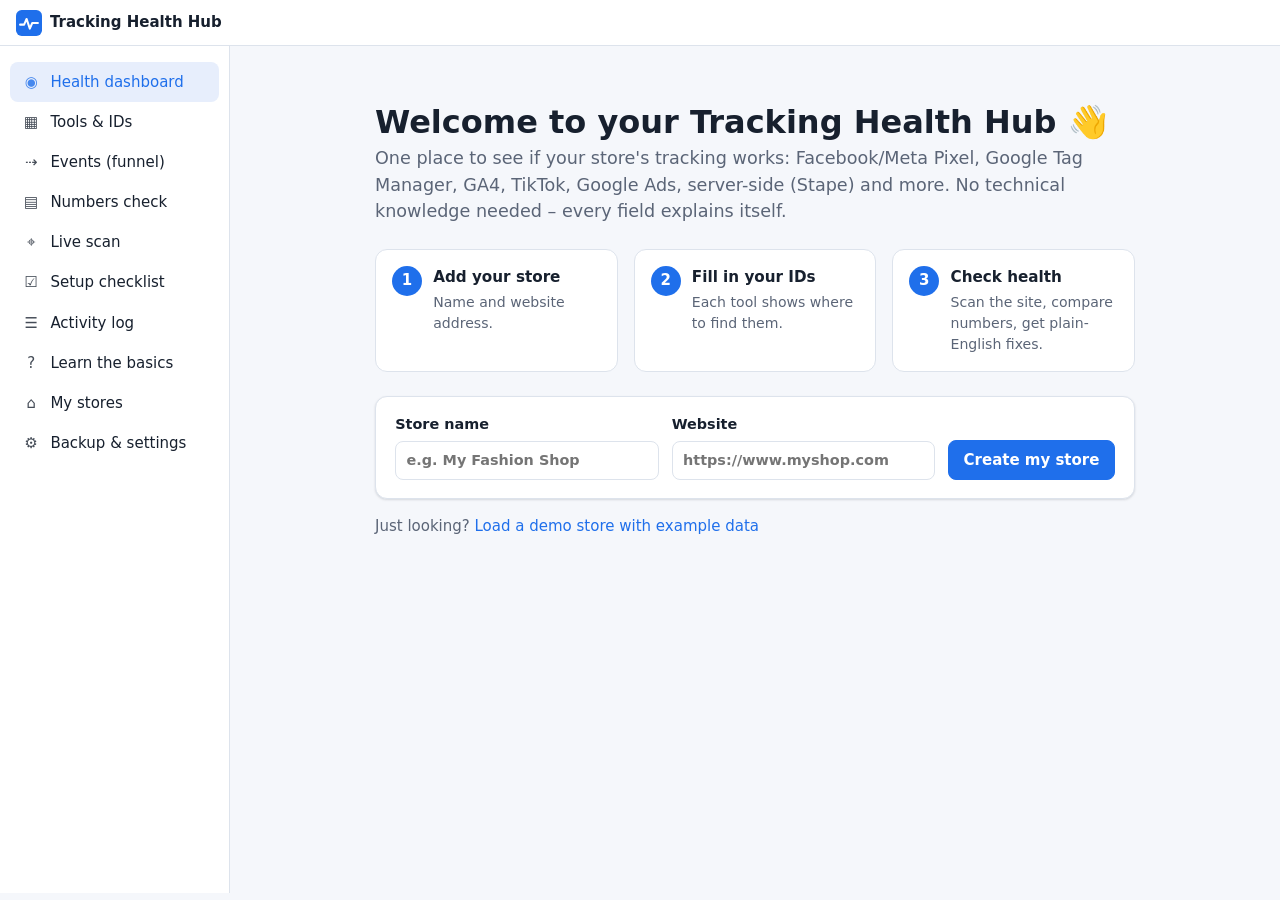
==== index.html @ 17d792a4 "Add Tracking Health Hub: e-commerce tracking dashboard + Chrome extension - Health dashboard with tr" ====
<!doctype html>
<html lang="en">
<head>
  <meta charset="utf-8">
  <meta name="viewport" content="width=device-width, initial-scale=1">
  <title>Tracking Health Hub</title>
  <meta name="description" content="Check and manage all your e-commerce tracking (Meta Pixel, GTM, GA4, TikTok, Google Ads, server-side) in one place.">
  <link rel="icon" href="icons/icon.svg" type="image/svg+xml">
  <link rel="stylesheet" href="css/styles.css">
</head>
<body>
  <header class="topbar">
    <button id="menuBtn" class="icon-btn menu-btn" aria-label="Open menu">☰</button>
    <a class="brand" href="#/dashboard"><img src="icons/icon.svg" alt="" width="26" height="26"> <span>Tracking Health Hub</span></a>
    <div class="project-switch">
      <label for="projectSelect" class="sr-only">Store</label>
      <select id="projectSelect"></select>
    </div>
    <span id="saved" class="saved" aria-live="polite">✓ Saved</span>
  </header>
  <div class="layout">
    <nav id="nav" class="sidebar" aria-label="Main"></nav>
    <main id="view" class="main"></main>
  </div>
  <dialog id="modal"></dialog>
  <div id="toast" class="toast" role="status"></div>

  <script src="js/data.js"></script>
  <script src="js/store.js"></script>
  <script src="js/scan.js"></script>
  <script src="js/app.js"></script>
</body>
</html>
---- css/styles.css ----
/* Tracking Health Hub – styles. Light/dark via CSS variables. */
:root {
  --bg: #f5f7fb;
  --surface: #ffffff;
  --surface-2: #eef2f8;
  --text: #17202e;
  --muted: #5b6577;
  --border: #dde3ec;
  --primary: #1f6feb;
  --primary-text: #ffffff;
  --ok: #1a8f4c;
  --ok-bg: #e3f6eb;
  --warn: #a86400;
  --warn-bg: #fff3dc;
  --bad: #c62828;
  --bad-bg: #fde7e7;
  --info: #3459b8;
  --info-bg: #e7eefc;
  --progress: #6b4bd6;
  --progress-bg: #efeafd;
  --shadow: 0 1px 2px rgba(16, 24, 40, .06), 0 1px 3px rgba(16, 24, 40, .08);
  --radius: 12px;
  color-scheme: light;
}
@media (prefers-color-scheme: dark) {
  :root:not([data-theme="light"]) {
    --bg: #0f141c; --surface: #171e29; --surface-2: #1f2835; --text: #e7ecf3; --muted: #9aa6b8; --border: #2b3546;
    --primary: #4c8dff; --ok: #46c27a; --ok-bg: #143022; --warn: #f0ac3c; --warn-bg: #352812; --bad: #ff6b6b; --bad-bg: #3a1a1c;
    --info: #8eaaff; --info-bg: #1a2442; --progress: #a990ff; --progress-bg: #261f42; --shadow: none; color-scheme: dark;
  }
}
:root[data-theme="dark"] {
  --bg: #0f141c; --surface: #171e29; --surface-2: #1f2835; --text: #e7ecf3; --muted: #9aa6b8; --border: #2b3546;
  --primary: #4c8dff; --ok: #46c27a; --ok-bg: #143022; --warn: #f0ac3c; --warn-bg: #352812; --bad: #ff6b6b; --bad-bg: #3a1a1c;
  --info: #8eaaff; --info-bg: #1a2442; --progress: #a990ff; --progress-bg: #261f42; --shadow: none; color-scheme: dark;
}

* { box-sizing: border-box; }
html, body { margin: 0; }
body {
  background: var(--bg); color: var(--text);
  font: 15px/1.5 system-ui, -apple-system, "Segoe UI", Roboto, "Helvetica Neue", Arial, sans-serif;
  -webkit-font-smoothing: antialiased;
}
a { color: var(--primary); text-decoration: none; }
a:hover { text-decoration: underline; }
h1 { font-size: 1.6rem; margin: 0 0 .2rem; line-height: 1.25; }
h2 { font-size: 1.1rem; margin: 0 0 .6rem; }
h3 { font-size: .95rem; margin: 1.2rem 0 .5rem; }
p { margin: 0 0 .7rem; }
.muted { color: var(--muted); }
.small { font-size: .82rem; }
.block { display: block; }
.mono { font-family: ui-monospace, SFMono-Regular, Menlo, Consolas, monospace; font-size: .88em; word-break: break-all; }
.grow { flex: 1; min-width: 0; }
.flex { display: flex; align-items: center; gap: .6rem; flex-wrap: wrap; }
.sr-only { position: absolute; width: 1px; height: 1px; overflow: hidden; clip: rect(0 0 0 0); }

/* ---- layout ---- */
.topbar {
  position: sticky; top: 0; z-index: 20; display: flex; align-items: center; gap: 1rem;
  padding: .6rem 1rem; background: var(--surface); border-bottom: 1px solid var(--border);
}
.brand { display: flex; align-items: center; gap: .5rem; font-weight: 700; color: var(--text); }
.brand:hover { text-decoration: none; }
.project-switch { margin-left: auto; }
.project-switch select { min-width: 200px; max-width: 46vw; }
.menu-btn { display: none; }
.saved { font-size: .8rem; color: var(--ok); opacity: 0; transition: opacity .3s; white-space: nowrap; }
.saved.show { opacity: 1; }
.layout { display: flex; min-height: calc(100vh - 53px); }
.sidebar {
  width: 230px; flex-shrink: 0; padding: 1rem .6rem; border-right: 1px solid var(--border); background: var(--surface);
  position: sticky; top: 53px; height: calc(100vh - 53px); overflow-y: auto;
}
.sidebar a {
  display: flex; align-items: center; gap: .6rem; padding: .55rem .75rem; border-radius: 8px; color: var(--text); font-weight: 500;
}
.sidebar a:hover { background: var(--surface-2); text-decoration: none; }
.sidebar a.active { background: var(--info-bg); color: var(--primary); }
.nav-icon { width: 1.2rem; text-align: center; opacity: .8; }
.main { flex: 1; min-width: 0; padding: 1.5rem; max-width: 1240px; }
.main > section, .main > .card, .main > .grid-2, .main > .kpis, .main > .alert, .main > .health, .main > .num-grid, .main > .tool-grid, .main > .store-grid, .main > details { margin-bottom: 1.2rem; }

/* ---- generic components ---- */
.card { background: var(--surface); border: 1px solid var(--border); border-radius: var(--radius); padding: 1.1rem 1.2rem; box-shadow: var(--shadow); }
.card-head { display: flex; align-items: center; justify-content: space-between; gap: .6rem; margin-bottom: .6rem; flex-wrap: wrap; }
.card-head h2 { margin: 0; }
.section-head { display: flex; align-items: center; justify-content: space-between; margin-bottom: .6rem; }
.section-head h2 { margin: 0; }
.page-head { display: flex; justify-content: space-between; align-items: flex-start; gap: 1rem; margin-bottom: 1.2rem; flex-wrap: wrap; }
.head-actions, .btn-row { display: flex; gap: .5rem; flex-wrap: wrap; }
.btn-row { margin-top: 1rem; }
.grid-2 { display: grid; grid-template-columns: 1fr 1fr; gap: 1.2rem; }
.back { display: inline-block; margin-bottom: .6rem; font-size: .9rem; }
.empty { color: var(--muted); padding: 1rem 0; text-align: center; }

.btn {
  display: inline-flex; align-items: center; gap: .3rem; padding: .5rem .9rem; border-radius: 8px; border: 1px solid var(--border);
  background: var(--surface); color: var(--text); font: inherit; font-weight: 600; cursor: pointer; white-space: nowrap;
}
.btn:hover { background: var(--surface-2); text-decoration: none; }
.btn-primary { background: var(--primary); border-color: var(--primary); color: var(--primary-text); }
.btn-primary:hover { background: var(--primary); filter: brightness(1.08); }
.btn-danger { color: var(--bad); border-color: var(--bad); }
.btn-danger:hover { background: var(--bad-bg); }
.btn-small { padding: .3rem .65rem; font-size: .85rem; }
.icon-btn { border: 0; background: transparent; color: var(--muted); cursor: pointer; padding: .3rem .45rem; border-radius: 6px; font-size: 1rem; line-height: 1; }
.icon-btn:hover { background: var(--surface-2); color: var(--text); }
.link { border: 0; background: none; color: var(--primary); cursor: pointer; padding: 0; font: inherit; }
.link:hover { text-decoration: underline; }

input, select, textarea {
  font: inherit; color: var(--text); background: var(--surface); border: 1px solid var(--border); border-radius: 8px; padding: .5rem .65rem; width: 100%;
}
input:focus, select:focus, textarea:focus { outline: 2px solid var(--primary); outline-offset: -1px; border-color: var(--primary); }
input[type="checkbox"] { width: auto; accent-color: var(--primary); }
input[type="color"] { padding: .15rem; height: 2.4rem; }
input[type="file"] { padding: .4rem; }
textarea { resize: vertical; }
label { font-weight: 600; font-size: .9rem; }
.check { display: flex; align-items: center; gap: .5rem; font-weight: 500; margin: .5rem 0; }
.fields { display: grid; grid-template-columns: repeat(auto-fill, minmax(260px, 1fr)); gap: .9rem 1.2rem; }
.field { display: flex; flex-direction: column; gap: .3rem; }
.field-wide { grid-column: 1 / -1; }
.help { font-size: .8rem; color: var(--muted); }
.warn-text { font-size: .8rem; color: var(--warn); }
.warn-text:empty { display: none; }
.input-wrap { display: flex; align-items: center; gap: .2rem; }
.form-inline { display: flex; gap: .8rem; align-items: flex-end; flex-wrap: wrap; }
.form-inline label { display: flex; flex-direction: column; gap: .3rem; flex: 1; min-width: 180px; }
.search { margin-bottom: .6rem; max-width: 360px; }

.pill { display: inline-block; padding: .15rem .6rem; border-radius: 999px; font-size: .78rem; font-weight: 700; white-space: nowrap; }
.pill-none { background: var(--surface-2); color: var(--muted); }
.pill-progress { background: var(--progress-bg); color: var(--progress); }
.pill-live { background: var(--ok-bg); color: var(--ok); }
.pill-problem { background: var(--bad-bg); color: var(--bad); }
.chip { display: inline-block; padding: .1rem .5rem; border-radius: 6px; font-size: .76rem; font-weight: 700; white-space: nowrap; }
.chip-ok { background: var(--ok-bg); color: var(--ok); }
.chip-warn { background: var(--warn-bg); color: var(--warn); }
.chip-bad { background: var(--bad-bg); color: var(--bad); }
.chip-none { background: var(--surface-2); color: var(--muted); }
.tag { display: inline-block; padding: .05rem .45rem; border-radius: 5px; background: var(--surface-2); color: var(--muted); font-size: .74rem; font-weight: 600; }
.tag-secret { background: var(--warn-bg); color: var(--warn); }
.badge {
  display: inline-flex; align-items: center; justify-content: center; width: 34px; height: 34px; border-radius: 9px; flex-shrink: 0;
  color: #fff; font-weight: 800; font-size: .78rem; letter-spacing: .02em; text-shadow: 0 1px 1px rgba(0,0,0,.25);
}
.badge-lg { width: 48px; height: 48px; font-size: 1rem; border-radius: 12px; }
.bar { height: 8px; background: var(--surface-2); border-radius: 99px; overflow: hidden; }
.bar span { display: block; height: 100%; background: var(--ok); border-radius: 99px; }
.bar-lg { height: 14px; }
.dot { width: 14px; height: 14px; border-radius: 50%; display: inline-block; }
.dot-ok { background: var(--ok); } .dot-warn { background: var(--warn); } .dot-bad { background: var(--bad); }

.alert { padding: .8rem 1rem; border-radius: 10px; border: 1px solid transparent; }
.alert-info { background: var(--info-bg); color: var(--text); border-color: var(--info-bg); }
.alert-ok { background: var(--ok-bg); }
.alert-bad { background: var(--bad-bg); color: var(--bad); margin-bottom: 1rem; }

/* ---- welcome ---- */
.hero { max-width: 760px; margin: 2rem auto; }
.hero h1 { font-size: 2rem; }
.lead { font-size: 1.1rem; color: var(--muted); }
.steps { display: grid; grid-template-columns: repeat(3, 1fr); gap: 1rem; margin: 1.5rem 0; }
.step { display: flex; gap: .7rem; background: var(--surface); border: 1px solid var(--border); border-radius: var(--radius); padding: 1rem; }
.step > b { display: flex; align-items: center; justify-content: center; width: 30px; height: 30px; border-radius: 50%; background: var(--primary); color: #fff; flex-shrink: 0; }
.step h3 { margin: 0 0 .2rem; }
.step p { margin: 0; color: var(--muted); font-size: .88rem; }
.hero form { margin-bottom: 1rem; }

/* ---- dashboard ---- */
.health { display: flex; align-items: center; gap: 1rem; padding: 1rem 1.2rem; border-radius: var(--radius); border: 1px solid var(--border); }
.health h2 { margin: 0 0 .15rem; font-size: 1.25rem; }
.health p { margin: 0; }
.health-light { width: 46px; height: 46px; border-radius: 50%; flex-shrink: 0; box-shadow: 0 0 0 6px rgba(127,127,127,.12); }
.health-ok { background: var(--ok-bg); } .health-ok .health-light { background: var(--ok); }
.health-warn { background: var(--warn-bg); } .health-warn .health-light { background: var(--warn); }
.health-bad { background: var(--bad-bg); } .health-bad .health-light { background: var(--bad); }
.kpis { display: grid; grid-template-columns: repeat(4, 1fr); gap: 1rem; }
.kpi { background: var(--surface); border: 1px solid var(--border); border-radius: var(--radius); padding: .9rem 1rem; box-shadow: var(--shadow); display: flex; flex-direction: column; gap: .3rem; }
.kpi-label { font-size: .8rem; color: var(--muted); font-weight: 600; text-transform: uppercase; letter-spacing: .03em; }
.kpi-value { font-size: 1.55rem; font-weight: 800; }
.kpi-sub { font-size: .8rem; color: var(--muted); }

.issues { list-style: none; margin: 0; padding: 0; display: flex; flex-direction: column; gap: .5rem; }
.issue { display: flex; gap: .7rem; padding: .6rem .7rem; border-radius: 9px; background: var(--surface-2); }
.issue-icon { width: 24px; height: 24px; border-radius: 50%; display: flex; align-items: center; justify-content: center; font-size: .78rem; font-weight: 800; flex-shrink: 0; color: #fff; }
.issue-bad .issue-icon { background: var(--bad); }
.issue-warn .issue-icon { background: var(--warn); }
.issue-info .issue-icon { background: var(--info); }
.issue-ok .issue-icon { background: var(--ok); }
.issue-bad { background: var(--bad-bg); }
.issue-warn { background: var(--warn-bg); }
.issue-meta { display: flex; gap: .8rem; align-items: center; font-size: .82rem; margin-top: .2rem; flex-wrap: wrap; }
.scan-mini { margin-top: 1rem; padding-top: .8rem; border-top: 1px solid var(--border); font-size: .88rem; }

.tool-grid { display: grid; grid-template-columns: repeat(auto-fill, minmax(240px, 1fr)); gap: .9rem; }
.tool-card {
  display: flex; flex-direction: column; gap: .7rem; padding: .9rem; background: var(--surface); border: 1px solid var(--border);
  border-left: 5px solid var(--border); border-radius: var(--radius); color: var(--text); box-shadow: var(--shadow);
}
.tool-card:hover { text-decoration: none; border-color: var(--primary); }
.tool-card.status-live { border-left-color: var(--ok); }
.tool-card.status-progress { border-left-color: var(--progress); }
.tool-card.status-problem { border-left-color: var(--bad); }
.tool-card-head { display: flex; gap: .7rem; align-items: center; }
.tool-card-foot { display: flex; gap: .4rem; flex-wrap: wrap; align-items: center; }

.checklist { list-style: none; padding: 0; margin: 0; display: flex; flex-direction: column; gap: .2rem; }
.checklist label { display: flex; gap: .7rem; align-items: flex-start; padding: .5rem .4rem; border-radius: 8px; font-weight: 500; cursor: pointer; }
.checklist label:hover { background: var(--surface-2); }
.checklist input { margin-top: .25rem; width: 18px; height: 18px; flex-shrink: 0; }
.checklist .done .check-text { text-decoration: line-through; color: var(--muted); }

.log { list-style: none; padding: 0; margin: 0; }
.log li { padding: .45rem 0; border-bottom: 1px solid var(--border); }
.log li:last-child { border-bottom: 0; }
.plain { list-style: none; padding: 0; margin: 0; display: flex; flex-direction: column; gap: .45rem; }

/* ---- tools ---- */
.cat-title { font-size: .8rem; text-transform: uppercase; letter-spacing: .06em; color: var(--muted); margin: 1.2rem 0 .5rem; }
.tool-list { display: flex; flex-direction: column; gap: .5rem; }
.tool-row {
  display: flex; align-items: center; gap: .9rem; padding: .75rem .9rem; background: var(--surface); border: 1px solid var(--border);
  border-radius: var(--radius); color: var(--text);
}
.tool-row:hover { text-decoration: none; border-color: var(--primary); }
.tool-row-id { width: 200px; text-align: right; }
.tool-row-progress { display: flex; align-items: center; gap: .4rem; width: 120px; }
.tool-row-progress .bar { flex: 1; }
.status-picker { display: flex; gap: .4rem; flex-wrap: wrap; margin-bottom: 1.2rem; }
.status-btn { padding: .5rem .9rem; border-radius: 99px; border: 2px solid var(--border); background: var(--surface); color: var(--text); font: inherit; font-weight: 600; cursor: pointer; }
.status-btn.on.status-none { border-color: var(--muted); background: var(--surface-2); }
.status-btn.on.status-progress { border-color: var(--progress); background: var(--progress-bg); color: var(--progress); }
.status-btn.on.status-live { border-color: var(--ok); background: var(--ok-bg); color: var(--ok); }
.status-btn.on.status-problem { border-color: var(--bad); background: var(--bad-bg); color: var(--bad); }
.explain p { color: var(--text); }
.explain ol { padding-left: 1.2rem; }
.explain summary { cursor: pointer; }
.extras { display: flex; flex-direction: column; gap: .5rem; margin-bottom: .6rem; }
.extra-row { display: flex; gap: .5rem; align-items: center; }
.danger-zone { display: flex; gap: .5rem; flex-wrap: wrap; justify-content: flex-end; padding-top: .5rem; margin-bottom: 2rem; }

/* ---- tables ---- */
.table-wrap { overflow-x: auto; border: 1px solid var(--border); border-radius: 10px; }
table { border-collapse: collapse; width: 100%; font-size: .9rem; }
th, td { text-align: left; padding: .55rem .7rem; border-bottom: 1px solid var(--border); vertical-align: top; }
th { background: var(--surface-2); font-size: .78rem; text-transform: uppercase; letter-spacing: .03em; color: var(--muted); white-space: nowrap; }
tr:last-child td { border-bottom: 0; }
.row-actions { white-space: nowrap; text-align: right; }
.input-table input { min-width: 80px; }
.hint { display: inline-flex; width: 16px; height: 16px; border-radius: 50%; background: var(--border); color: var(--text); font-size: .7rem; align-items: center; justify-content: center; cursor: help; }

/* ---- events funnel ---- */
.funnel { display: flex; flex-wrap: wrap; gap: .4rem; align-items: stretch; }
.funnel-step { flex: 1 1 130px; padding: .6rem .7rem; border-radius: 10px; border: 2px dashed var(--border); display: flex; flex-direction: column; gap: .2rem; }
.funnel-arrow { align-self: center; color: var(--muted); }
.fs-live { border: 2px solid var(--ok); background: var(--ok-bg); }
.fs-progress { border: 2px solid var(--progress); background: var(--progress-bg); }
.fs-problem { border: 2px solid var(--bad); background: var(--bad-bg); }
.fs-none { border: 2px solid var(--border); }

/* ---- numbers ---- */
.num-grid { display: grid; grid-template-columns: repeat(auto-fill, minmax(230px, 1fr)); gap: .9rem; }
.num-card { display: flex; gap: .7rem; align-items: flex-start; padding: .9rem; border-radius: var(--radius); border: 1px solid var(--border); background: var(--surface); border-top: 4px solid var(--border); }
.num-ok { border-top-color: var(--ok); } .num-warn { border-top-color: var(--warn); } .num-bad { border-top-color: var(--bad); }
.num-big { font-size: 1.4rem; font-weight: 800; }
.chart { width: 100%; height: auto; display: block; }
.chart .grid-line { stroke: var(--border); stroke-width: 1; }
.chart .axis { fill: var(--muted); font-size: 11px; }
.chart .ok-band { fill: var(--ok-bg); }
.legend { display: flex; gap: 1rem; flex-wrap: wrap; font-size: .85rem; margin-top: .4rem; }
.legend i { display: inline-block; width: 12px; height: 12px; border-radius: 3px; margin-right: .35rem; vertical-align: -1px; }

/* ---- learn ---- */
.flow { display: flex; align-items: stretch; gap: .5rem; flex-wrap: wrap; margin: .5rem 0 1rem; }
.flow-box { flex: 1 1 150px; background: var(--surface-2); border-radius: 10px; padding: .75rem; display: flex; flex-direction: column; gap: .3rem; font-size: .88rem; }
.flow-box b { font-size: .95rem; }
.flow-arrow { align-self: center; font-size: 1.4rem; color: var(--muted); }
.flow-split { flex: 1 1 220px; display: flex; flex-direction: column; gap: .5rem; }
.flow-a { border-left: 4px solid var(--warn); }
.flow-b { border-left: 4px solid var(--ok); }
.glossary { margin: 0; display: grid; grid-template-columns: repeat(auto-fill, minmax(280px, 1fr)); gap: .8rem; }
.glossary dt { font-weight: 700; }
.glossary dd { margin: .15rem 0 0; color: var(--muted); font-size: .9rem; }
.fix-list details { padding: .6rem 0; border-bottom: 1px solid var(--border); }
.fix-list summary { cursor: pointer; }
.fix-steps li { margin-bottom: .4rem; }

/* ---- stores ---- */
.store-grid { display: grid; grid-template-columns: repeat(auto-fill, minmax(260px, 1fr)); gap: .9rem; }
.store-card.current { outline: 2px solid var(--primary); }

/* ---- modal ---- */
dialog {
  border: 0; border-radius: 14px; padding: 0; width: min(560px, calc(100vw - 32px)); max-height: calc(100vh - 48px);
  background: var(--surface); color: var(--text); box-shadow: 0 20px 60px rgba(0,0,0,.3);
}
dialog.wide { width: min(860px, calc(100vw - 32px)); }
dialog::backdrop { background: rgba(10, 15, 25, .5); }
.modal-head { display: flex; justify-content: space-between; align-items: center; padding: 1rem 1.2rem; border-bottom: 1px solid var(--border); position: sticky; top: 0; background: var(--surface); z-index: 1; }
.modal-head h2 { margin: 0; }
.modal-body { padding: 1rem 1.2rem 1.2rem; }
.pick-list { display: flex; flex-direction: column; gap: .4rem; }
.pick { display: flex; align-items: center; gap: .7rem; padding: .55rem .7rem; border: 1px solid var(--border); border-radius: 10px; font-weight: 500; }
label.pick { cursor: pointer; }
.custom-field-row { display: grid; grid-template-columns: 1.2fr 1fr 1.4fr auto auto; gap: .4rem; align-items: center; margin-bottom: .4rem; }

.toast {
  position: fixed; bottom: 20px; left: 50%; transform: translate(-50%, 30px); opacity: 0; pointer-events: none;
  background: var(--text); color: var(--bg); padding: .6rem 1rem; border-radius: 8px; font-weight: 600; transition: all .25s; z-index: 100; max-width: calc(100vw - 32px);
}
.toast.show { opacity: 1; transform: translate(-50%, 0); }

/* ---- report / print ---- */
.report { background: var(--surface); padding: 1.5rem; border-radius: var(--radius); border: 1px solid var(--border); }
.report table { margin-bottom: 1rem; }
@media print {
  .topbar, .sidebar, .no-print, .toast { display: none !important; }
  body, .report { background: #fff; color: #000; }
  .main { padding: 0; max-width: none; }
  .report { border: 0; padding: 0; }
}

/* ---- responsive ---- */
@media (max-width: 1000px) {
  .kpis { grid-template-columns: repeat(2, 1fr); }
  .grid-2 { grid-template-columns: 1fr; }
  .tool-row-id { display: none; }
}
@media (max-width: 760px) {
  .menu-btn { display: inline-block; }
  .brand span { display: none; }
  .project-switch select { min-width: 0; max-width: 52vw; }
  .sidebar {
    position: fixed; top: 53px; left: 0; z-index: 30; height: calc(100vh - 53px); transform: translateX(-100%);
    transition: transform .2s; box-shadow: 4px 0 20px rgba(0,0,0,.15);
  }
  body.nav-open .sidebar { transform: none; }
  .main { padding: 1rem 16px; }
  .steps { grid-template-columns: 1fr; }
  .kpis { grid-template-columns: 1fr 1fr; gap: .6rem; }
  .kpi-value { font-size: 1.25rem; }
  .tool-row { flex-wrap: wrap; }
  .tool-row-progress { width: 100%; order: 5; }
  .custom-field-row { grid-template-columns: 1fr 1fr; }
  .flow-arrow { transform: rotate(90deg); width: 100%; text-align: center; }
  h1 { font-size: 1.35rem; }
}
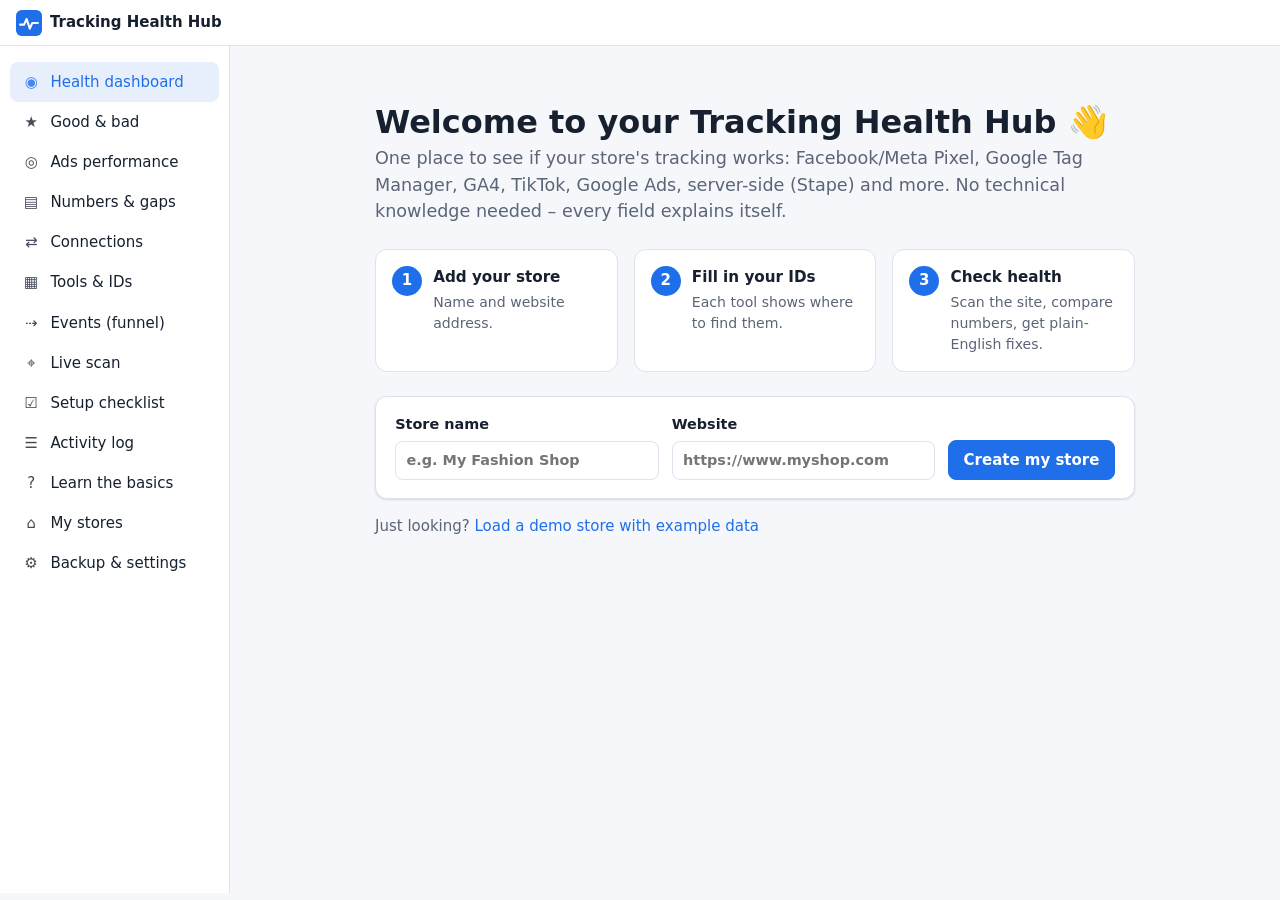
==== commit 13dbc69f: "Add tool connections, ads performance analysis and good/bad insights - Connections page: Shopify, Wo" ====
--- a/index.html
+++ b/index.html
@@ -28,6 +28,8 @@
   <script src="js/data.js"></script>
   <script src="js/store.js"></script>
   <script src="js/scan.js"></script>
+  <script src="js/ads.js"></script>
+  <script src="js/connectors.js"></script>
   <script src="js/app.js"></script>
 </body>
 </html>
--- a/css/styles.css
+++ b/css/styles.css
@@ -349,3 +349,94 @@
   .flow-arrow { transform: rotate(90deg); width: 100%; text-align: center; }
   h1 { font-size: 1.35rem; }
 }
+
+/* ---- connections ---- */
+code { font-family: ui-monospace, SFMono-Regular, Menlo, Consolas, monospace; font-size: .85em; background: var(--surface-2); padding: .1rem .35rem; border-radius: 5px; word-break: break-all; }
+.google-card { margin-bottom: 1.2rem; }
+.setup { margin-top: .8rem; }
+.setup summary, details.targets summary { cursor: pointer; }
+.setup ol { padding-left: 1.2rem; }
+.setup li { margin-bottom: .35rem; }
+.conn-grid { display: grid; grid-template-columns: repeat(auto-fill, minmax(290px, 1fr)); gap: .9rem; margin-bottom: 1rem; }
+.conn-card { background: var(--surface); border: 1px solid var(--border); border-top: 4px solid var(--border); border-radius: var(--radius); padding: .9rem; display: flex; flex-direction: column; gap: .55rem; box-shadow: var(--shadow); }
+.conn-ok { border-top-color: var(--ok); }
+.conn-error { border-top-color: var(--bad); }
+.conn-sync { border-top-color: var(--warn); }
+.conn-ready { border-top-color: var(--info); }
+.conn-head { display: flex; gap: .7rem; align-items: flex-start; }
+.conn-status { display: flex; gap: .4rem; flex-wrap: wrap; align-items: center; }
+div.conn-error { background: var(--bad-bg); color: var(--bad); border-radius: 8px; padding: .5rem .6rem; font-size: .85rem; border: 0; }
+div.conn-error div { color: var(--text); margin-top: .2rem; }
+.conn-card .btn-row { margin-top: auto; }
+.steps-box { background: var(--surface-2); border-radius: 10px; padding: .7rem .9rem; margin-bottom: 1rem; }
+.steps-box ol, .steps-box ul { margin: .4rem 0 0; padding-left: 1.2rem; }
+.steps-box li { margin-bottom: .3rem; }
+.inline-select { display: flex; align-items: center; gap: .4rem; font-weight: 600; }
+.inline-select select { width: auto; }
+
+/* ---- ads ---- */
+.targets { margin-bottom: 1.2rem; }
+.targets .fields { margin-top: .8rem; }
+.ads-toolbar { display: flex; justify-content: space-between; gap: .8rem; flex-wrap: wrap; align-items: center; margin-bottom: .8rem; }
+.ads-toolbar select, .ads-toolbar .search { width: auto; margin: 0; }
+.filter-chips { display: flex; gap: .35rem; flex-wrap: wrap; }
+.filter-chip { border: 1px solid var(--border); background: var(--surface); color: var(--text); border-radius: 99px; padding: .35rem .75rem; font: inherit; font-size: .85rem; cursor: pointer; }
+.filter-chip b { margin-left: .2rem; }
+.filter-chip.on { background: var(--text); color: var(--bg); border-color: var(--text); }
+.ad-list { display: grid; grid-template-columns: repeat(auto-fill, minmax(360px, 1fr)); gap: .9rem; margin-bottom: 1.5rem; }
+.ad-card { background: var(--surface); border: 1px solid var(--border); border-left: 5px solid var(--border); border-radius: var(--radius); padding: .9rem; display: flex; flex-direction: column; gap: .6rem; box-shadow: var(--shadow); }
+.ad-card.v-winner { border-left-color: var(--ok); }
+.ad-card.v-ok { border-left-color: #2bb673; }
+.ad-card.v-watch { border-left-color: var(--warn); }
+.ad-card.v-losing { border-left-color: var(--bad); }
+.ad-card.v-early { border-left-color: var(--muted); }
+.ad-head { display: flex; gap: .7rem; align-items: flex-start; }
+.ad-head b { word-break: break-word; }
+.verdict { padding: .2rem .6rem; border-radius: 99px; font-size: .76rem; font-weight: 800; white-space: nowrap; }
+.verdict.v-winner { background: var(--ok-bg); color: var(--ok); }
+.verdict.v-ok { background: var(--ok-bg); color: var(--ok); }
+.verdict.v-watch { background: var(--warn-bg); color: var(--warn); }
+.verdict.v-losing { background: var(--bad-bg); color: var(--bad); }
+.verdict.v-early { background: var(--surface-2); color: var(--muted); }
+.filter-chip.v-winner.on { background: var(--ok); border-color: var(--ok); color: #fff; }
+.filter-chip.v-losing.on { background: var(--bad); border-color: var(--bad); color: #fff; }
+.ad-metrics { display: grid; grid-template-columns: repeat(4, 1fr); gap: .4rem; }
+.ad-metric { background: var(--surface-2); border-radius: 8px; padding: .35rem .5rem; display: flex; flex-direction: column; }
+.ad-metric span { font-size: .7rem; color: var(--muted); text-transform: uppercase; letter-spacing: .03em; }
+.ad-metric b { font-size: .95rem; }
+.ad-metric.m-ok b { color: var(--ok); }
+.ad-metric.m-bad b { color: var(--bad); }
+.ad-reasons { margin: 0; padding-left: 1.1rem; font-size: .86rem; }
+.ad-reasons li { margin-bottom: .2rem; }
+.ad-action { font-size: .86rem; background: var(--info-bg); border-radius: 8px; padding: .45rem .6rem; }
+.empty-state ol { padding-left: 1.2rem; }
+
+/* ---- insights ---- */
+.good-title { color: var(--ok); margin: 0; }
+.bad-title { color: var(--bad); margin: 0; }
+.card > .good-title, .card > .bad-title { margin-bottom: .7rem; }
+.insights { list-style: none; margin: 0; padding: 0; display: flex; flex-direction: column; gap: .5rem; }
+.ins { display: flex; gap: .7rem; padding: .6rem .7rem; border-radius: 9px; }
+.ins-good { background: var(--ok-bg); }
+.ins-bad { background: var(--bad-bg); }
+.ins-info { background: var(--surface-2); }
+.ins-icon { width: 24px; height: 24px; border-radius: 50%; display: flex; align-items: center; justify-content: center; color: #fff; font-size: .78rem; font-weight: 800; flex-shrink: 0; }
+.ins-good .ins-icon { background: var(--ok); }
+.ins-bad .ins-icon { background: var(--bad); }
+.ins-info .ins-icon { background: var(--info); }
+.glance { margin-bottom: 1.2rem; }
+
+/* ---- gap bars ---- */
+.gap-bars { display: flex; flex-direction: column; gap: .5rem; }
+.gap-row { display: grid; grid-template-columns: 190px 1fr 60px 50px; gap: .6rem; align-items: center; font-size: .9rem; }
+.gap-track { height: 16px; background: var(--surface-2); border-radius: 99px; overflow: hidden; }
+.gap-track span { display: block; height: 100%; border-radius: 99px; }
+
+@media (max-width: 760px) {
+  .ad-list { grid-template-columns: 1fr; }
+  .ad-metrics { grid-template-columns: repeat(2, 1fr); }
+  .gap-row { grid-template-columns: 1fr 50px 44px; }
+  .gap-row .gap-label { grid-column: 1 / -1; }
+  .ads-toolbar .flex { width: 100%; }
+  .ads-toolbar select, .ads-toolbar .search { flex: 1; min-width: 0; }
+}
